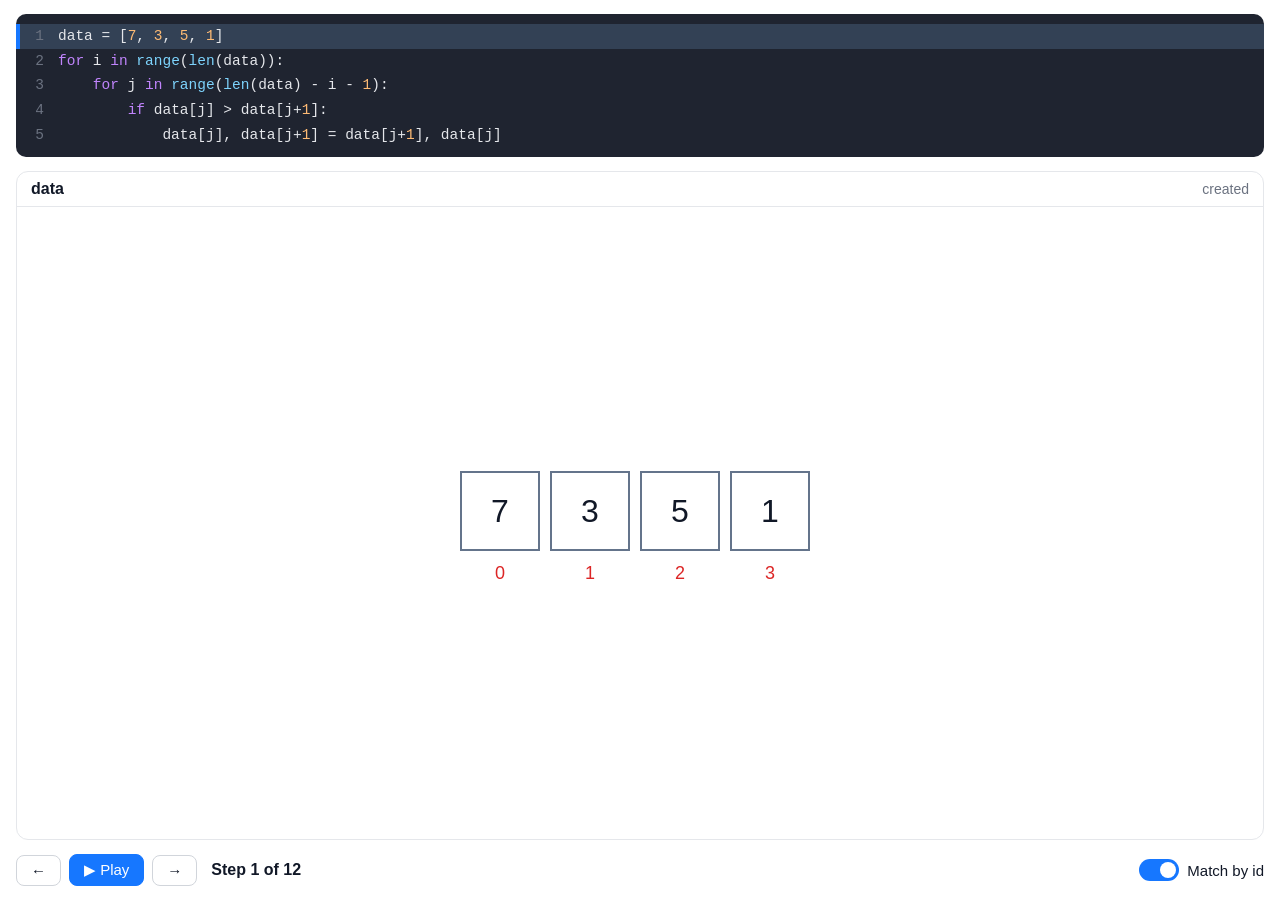
==== demos/playback.html @ 6e018e20 "Add focused slide demos (start, variables, views, workspace, playback); per-demo render width Co-Aut" ====
<!doctype html>
<html lang="en"><head><meta charset="utf-8"><meta name="viewport" content="width=device-width,initial-scale=1">
<title>Playback</title>
<link rel="stylesheet" href="cf.css">
<style>
 body{background:#fff;display:flex;flex-direction:column;gap:14px;padding:14px 16px}
 .code{font-size:14.5px;line-height:1.7;flex:none}
 .stage{flex:1;position:relative;border:1px solid var(--line);border-radius:12px;min-height:0;display:flex;flex-direction:column}
 .stage .h{display:flex;justify-content:space-between;align-items:center;padding:8px 14px;border-bottom:1px solid var(--line);font-weight:600;font-size:16px}
 .stage .h span{font-weight:400;color:var(--muted);font-size:14px}
 .arr{position:relative;flex:1;margin:0 auto;width:360px}
 .cell{position:absolute;top:50%;width:80px;height:80px;margin-top:-52px;border:2.5px solid #64748b;background:#fff;display:grid;place-items:center;font-size:32px;font-weight:500}
 .cell.cmp{border-color:var(--orange);background:#fff7e6;border-width:3.5px}
 .anim .cell{transition:left .55s cubic-bezier(.4,.1,.2,1),background .25s,border-color .25s}
 .flash{animation:flash .35s}
 @keyframes flash{0%{opacity:0}100%{opacity:1}}
 .idx{position:absolute;top:50%;margin-top:40px;width:80px;text-align:center;color:var(--red);font-size:18px}
 .ctl{display:flex;align-items:center;gap:8px;flex:none}
 .ctl .lab{font-weight:600;font-size:16px;margin:0 6px;min-width:96px}
 .ctl .sp{flex:1}
 .tg{display:flex;align-items:center;gap:8px;font-size:15px;cursor:pointer;user-select:none}
 .tg i{width:40px;height:22px;border-radius:12px;background:#d1d5db;position:relative;transition:.15s}
 .tg i::after{content:"";position:absolute;top:3px;left:3px;width:16px;height:16px;border-radius:50%;background:#fff;transition:.15s}
 .tg.on i{background:var(--blue)} .tg.on i::after{left:21px}
</style></head>
<body>
<div class="code" id="code"></div>
<div class="stage"><div class="h">data <span id="what"></span></div><div class="arr anim" id="arr"></div></div>
<div class="ctl"><button class="btn" id="prev">←</button><button class="btn primary" id="play">▶ Play</button><button class="btn" id="next">→</button><span class="lab" id="lab"></span><span class="sp"></span><label class="tg on" id="tg"><i></i>Match by id</label></div>
<script>
const CODE = ["data = [7, 3, 5, 1]", "for i in range(len(data)):", "    for j in range(len(data) - i - 1):", "        if data[j] > data[j+1]:", "            data[j], data[j+1] = data[j+1], data[j]"];
const ST = []; { const a = [{ id: "a", v: 7 }, { id: "b", v: 3 }, { id: "c", v: 5 }, { id: "d", v: 1 }]; ST.push({ a: a.slice(), line: 0, cmp: [], what: "created" });
  for (let i = 0; i < 4; i++) for (let j = 0; j < 4 - i - 1; j++) { ST.push({ a: a.slice(), line: 3, cmp: [j, j + 1], what: `compare ${a[j].v} > ${a[j + 1].v}` });
    if (a[j].v > a[j + 1].v) { [a[j], a[j + 1]] = [a[j + 1], a[j]]; ST.push({ a: a.slice(), line: 4, cmp: [j, j + 1], what: `swap → ${a[j].v}, ${a[j + 1].v}` }); } } }
let k = 0, timer = null, anim = true;
const $ = (id) => document.getElementById(id), CW = 90;
const esc = (s) => s.replace(/</g, "&lt;");
const hl = (t) => esc(t).replace(/\b(for|in|if)\b/g, '<span class="kw">$1</span>').replace(/\b(range|len)\b/g, '<span class="fn">$1</span>').replace(/\b(\d+)\b/g, '<span class="num">$1</span>');
const cells = {};
["a", "b", "c", "d"].forEach((id) => { const d = document.createElement("div"); d.className = "cell"; cells[id] = d; $("arr").append(d); });
for (let i = 0; i < 4; i++) { const d = document.createElement("div"); d.className = "idx"; d.style.left = i * CW + "px"; d.textContent = i; $("arr").append(d); }
function render(){
  const s = ST[k];
  $("code").innerHTML = CODE.map((t, i) => `<div class="ln${i === s.line ? " hl" : ""}"><span class="n">${i + 1}</span><span>${hl(t)}</span></div>`).join("");
  $("arr").classList.toggle("anim", anim);
  s.a.forEach((e, i) => { const c = cells[e.id]; c.textContent = e.v; const nl = i * CW + "px"; if (!anim && c.style.left !== nl) { c.classList.remove("flash"); void c.offsetWidth; c.classList.add("flash"); } c.style.left = nl; c.classList.toggle("cmp", s.cmp.includes(i)); });
  $("lab").textContent = `Step ${k + 1} of ${ST.length}`; $("what").textContent = s.what;
}
function go(n){ k = Math.max(0, Math.min(ST.length - 1, n)); render(); }
$("prev").onclick = () => go(k - 1); $("next").onclick = () => go(k + 1);
$("play").onclick = () => { if (timer) { clearInterval(timer); timer = null; $("play").textContent = "▶ Play"; return; } if (k >= ST.length - 1) go(0);
  $("play").textContent = "❚❚ Pause"; timer = setInterval(() => { if (k >= ST.length - 1) { $("play").click(); return; } go(k + 1); }, 900); };
$("tg").onclick = () => { anim = !anim; $("tg").classList.toggle("on", anim); render(); };
addEventListener("keydown", (e) => { if (e.key === "ArrowRight") go(k + 1); if (e.key === "ArrowLeft") go(k - 1); });
render();
</script>
</body></html>
---- demos/cf.css ----
:root{
  --bg:#ffffff; --page:#f5f7fa; --line:#e5e7eb; --line2:#d1d5db; --text:#111827; --muted:#6b7280; --faint:#9ca3af;
  --blue:#1677ff; --blue-soft:#e8f1ff; --blue-line:#91caff; --orange:#f59e0b; --red:#dc2626; --green:#16a34a;
  --code-bg:#1f2430; --code-line:#2b3240; --code-text:#e5e7eb; --code-num:#6b7280;
  --mono:"SFMono-Regular",Menlo,Consolas,"Liberation Mono",monospace;
  --sans:-apple-system,BlinkMacSystemFont,"Segoe UI",Inter,Roboto,"Helvetica Neue",Arial,sans-serif;
}
*{box-sizing:border-box}
html,body{margin:0;height:100%;background:var(--bg);color:var(--text);font-family:var(--sans);font-size:16px;-webkit-font-smoothing:antialiased;overflow:hidden}
button{font:inherit;color:inherit;cursor:pointer}
.card{background:#fff;border:1px solid var(--line);border-radius:14px}
.card-h{display:flex;align-items:center;justify-content:space-between;gap:12px;padding:12px 18px;border-bottom:1px solid var(--line);font-weight:600;font-size:18px}
.btn{border:1px solid var(--line2);background:#fff;border-radius:8px;padding:6px 14px;font-size:15px;display:inline-flex;align-items:center;gap:6px;transition:all .15s}
.btn:hover{border-color:var(--blue);color:var(--blue)}
.btn.primary{background:var(--blue);border-color:var(--blue);color:#fff}
.btn.primary:hover{filter:brightness(1.08);color:#fff}
.btn.on{border-color:var(--blue);color:var(--blue);background:var(--blue-soft)}
.btn:disabled{opacity:.4;cursor:default}
.seg{display:inline-flex;border:1px solid var(--line2);border-radius:9px;overflow:hidden}
.seg button{border:0;background:#fff;padding:6px 14px;font-size:15px;border-right:1px solid var(--line2)}
.seg button:last-child{border-right:0}
.seg button.on{background:var(--blue);color:#fff}
.tag{display:inline-block;font-size:12.5px;padding:2px 8px;border-radius:6px;background:#f3f4f6;color:#4b5563;border:1px solid #e5e7eb}
.type{font-family:var(--mono);font-size:13.5px;color:#1e3a8a;background:#eef2ff;border-radius:6px;padding:2px 7px}
.mono{font-family:var(--mono)}
.muted{color:var(--muted)}
.code{background:var(--code-bg);border-radius:10px;padding:10px 0;font-family:var(--mono);font-size:15px;line-height:1.62;color:var(--code-text);overflow:hidden}
.code .ln{display:flex;padding-right:12px;position:relative;white-space:pre}
.code .ln .n{width:42px;text-align:right;padding-right:14px;color:var(--code-num);flex:none;user-select:none}
.code .ln.hl{background:#334155}
.code .ln.hl::before{content:"";position:absolute;left:0;top:0;bottom:0;width:4px;background:var(--blue)}
.code .kw{color:#c084fc} .code .fn{color:#7dd3fc} .code .str{color:#fca5a5} .code .num{color:#fdba74} .code .cm{color:#6b7280}
.panel{background:#fff;border:1px solid var(--line);border-radius:12px;display:flex;flex-direction:column;min-width:0;overflow:hidden}
.panel-h{display:flex;align-items:center;justify-content:space-between;padding:8px 14px;border-bottom:1px solid var(--line);font-weight:600;font-size:15.5px}
.panel-b{flex:1;display:flex;align-items:center;justify-content:center;padding:10px;min-height:0}
.panel-b svg{max-width:100%;max-height:100%}
.icon{width:18px;height:18px;display:inline-block;vertical-align:middle;color:#6b7280}
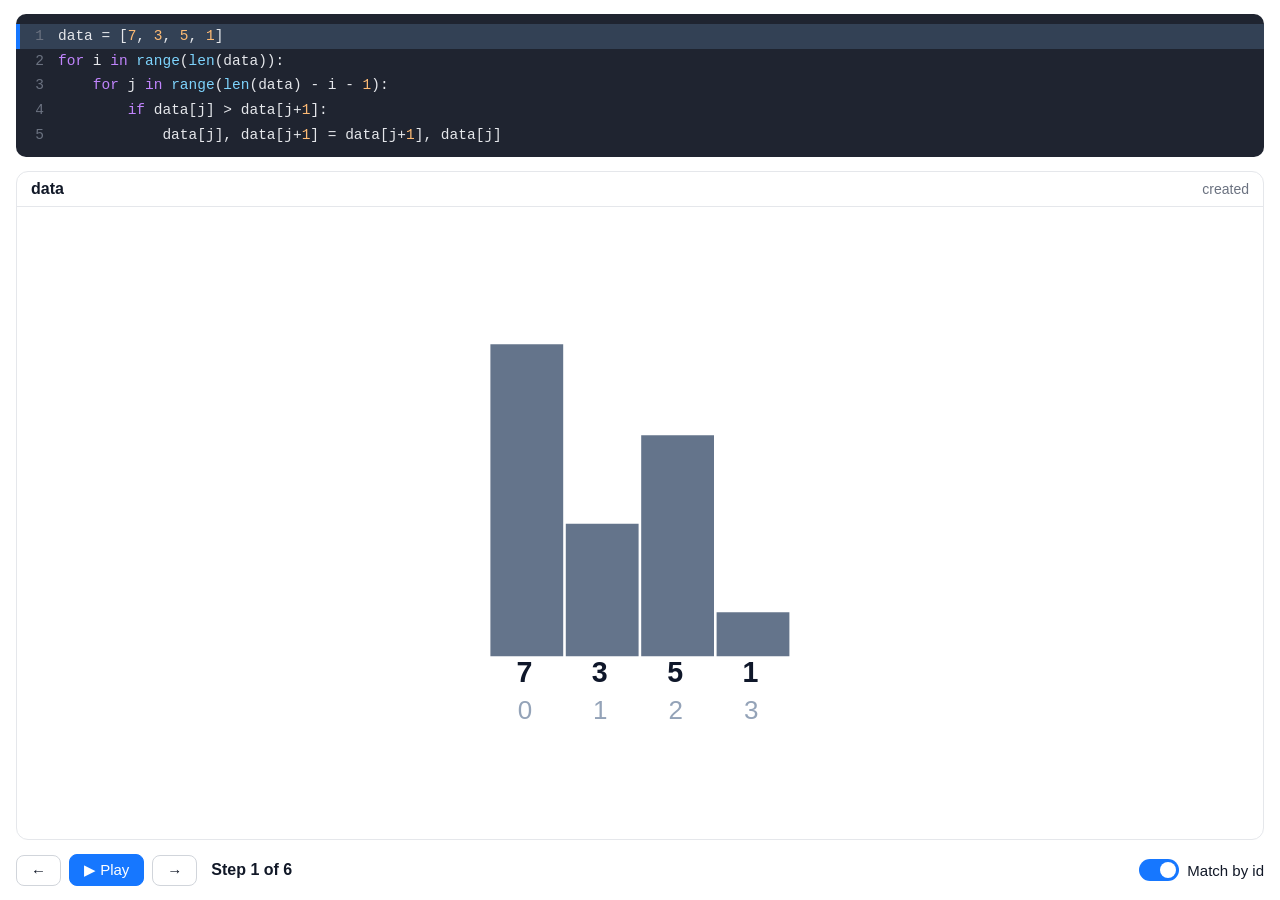
==== commit 6a9c2403: "Use real CodeFlow output (rendered by the library) in all slide demos; bar playback with id-matched " ====
--- a/demos/playback.html
+++ b/demos/playback.html
@@ -2,13 +2,16 @@
 <html lang="en"><head><meta charset="utf-8"><meta name="viewport" content="width=device-width,initial-scale=1">
 <title>Playback</title>
 <link rel="stylesheet" href="cf.css">
+<script src="views.js"></script>
+<script src="data/playback.js"></script>
 <style>
  body{background:#fff;display:flex;flex-direction:column;gap:14px;padding:14px 16px}
  .code{font-size:14.5px;line-height:1.7;flex:none}
  .stage{flex:1;position:relative;border:1px solid var(--line);border-radius:12px;min-height:0;display:flex;flex-direction:column}
  .stage .h{display:flex;justify-content:space-between;align-items:center;padding:8px 14px;border-bottom:1px solid var(--line);font-weight:600;font-size:16px}
  .stage .h span{font-weight:400;color:var(--muted);font-size:14px}
- .arr{position:relative;flex:1;margin:0 auto;width:360px}
+ .arr{position:relative;flex:1;display:flex;align-items:center;justify-content:center;min-height:0;padding:10px}
+ .arr svg.flash{animation:flash .35s}
  .cell{position:absolute;top:50%;width:80px;height:80px;margin-top:-52px;border:2.5px solid #64748b;background:#fff;display:grid;place-items:center;font-size:32px;font-weight:500}
  .cell.cmp{border-color:var(--orange);background:#fff7e6;border-width:3.5px}
  .anim .cell{transition:left .55s cubic-bezier(.4,.1,.2,1),background .25s,border-color .25s}
@@ -28,30 +31,37 @@
 <div class="stage"><div class="h">data <span id="what"></span></div><div class="arr anim" id="arr"></div></div>
 <div class="ctl"><button class="btn" id="prev">←</button><button class="btn primary" id="play">▶ Play</button><button class="btn" id="next">→</button><span class="lab" id="lab"></span><span class="sp"></span><label class="tg on" id="tg"><i></i>Match by id</label></div>
 <script>
-const CODE = ["data = [7, 3, 5, 1]", "for i in range(len(data)):", "    for j in range(len(data) - i - 1):", "        if data[j] > data[j+1]:", "            data[j], data[j+1] = data[j+1], data[j]"];
-const ST = []; { const a = [{ id: "a", v: 7 }, { id: "b", v: 3 }, { id: "c", v: 5 }, { id: "d", v: 1 }]; ST.push({ a: a.slice(), line: 0, cmp: [], what: "created" });
-  for (let i = 0; i < 4; i++) for (let j = 0; j < 4 - i - 1; j++) { ST.push({ a: a.slice(), line: 3, cmp: [j, j + 1], what: `compare ${a[j].v} > ${a[j + 1].v}` });
-    if (a[j].v > a[j + 1].v) { [a[j], a[j + 1]] = [a[j + 1], a[j]]; ST.push({ a: a.slice(), line: 4, cmp: [j, j + 1], what: `swap → ${a[j].v}, ${a[j + 1].v}` }); } } }
-let k = 0, timer = null, anim = true;
-const $ = (id) => document.getElementById(id), CW = 90;
+const V = CFV, P = CFD.playback, $ = (id) => document.getElementById(id);
+const CODE = P.code.trimEnd().split("\n").map((t) => t.replace("data[j + 1], data[j]", "data[j+1], data[j]").replace("data[j], data[j + 1] =", "data[j], data[j+1] =").replace("data[j] > data[j + 1]", "data[j] > data[j+1]"));
+const ST = P.steps;
+let k = 0, timer = null, anim = true, K = null;
 const esc = (s) => s.replace(/</g, "&lt;");
 const hl = (t) => esc(t).replace(/\b(for|in|if)\b/g, '<span class="kw">$1</span>').replace(/\b(range|len)\b/g, '<span class="fn">$1</span>').replace(/\b(\d+)\b/g, '<span class="num">$1</span>');
-const cells = {};
-["a", "b", "c", "d"].forEach((id) => { const d = document.createElement("div"); d.className = "cell"; cells[id] = d; $("arr").append(d); });
-for (let i = 0; i < 4; i++) { const d = document.createElement("div"); d.className = "idx"; d.style.left = i * CW + "px"; d.textContent = i; $("arr").append(d); }
+function place(svgStr){
+  const el = $("arr");
+  const old = {}; el.querySelectorAll("g[data-k]").forEach((g) => { const r = g.getBoundingClientRect(); old[g.dataset.k] = [r.left, r.top]; });
+  el.innerHTML = V.uniq(svgStr, "pb-"); const sv = el.querySelector("svg"); const [w, h] = V.size(sv);
+  if (!sv.getAttribute("viewBox")) sv.setAttribute("viewBox", `0 0 ${w} ${h}`);
+  if (K === null) K = Math.min(2.6, (el.clientWidth - 20) / w, (el.clientHeight - 20) / h);
+  sv.setAttribute("width", w * K); sv.setAttribute("height", h * K);
+  if (!anim) { sv.classList.remove("flash"); void sv.getBoundingClientRect(); sv.classList.add("flash"); return; }
+  sv.querySelectorAll("g[data-k]").forEach((g) => { const o = old[g.dataset.k]; if (!o) return; const r = g.getBoundingClientRect(); const dx = (o[0] - r.left) / K, dy = (o[1] - r.top) / K;
+    if (Math.abs(dx) < 0.5 && Math.abs(dy) < 0.5) return; g.style.transition = "none"; g.style.transform = `translate(${dx}px, ${dy}px)`;
+    requestAnimationFrame(() => requestAnimationFrame(() => { g.style.transition = "transform .6s cubic-bezier(.4,.1,.2,1)"; g.style.transform = "translate(0px, 0px)"; })); });
+}
 function render(){
   const s = ST[k];
-  $("code").innerHTML = CODE.map((t, i) => `<div class="ln${i === s.line ? " hl" : ""}"><span class="n">${i + 1}</span><span>${hl(t)}</span></div>`).join("");
-  $("arr").classList.toggle("anim", anim);
-  s.a.forEach((e, i) => { const c = cells[e.id]; c.textContent = e.v; const nl = i * CW + "px"; if (!anim && c.style.left !== nl) { c.classList.remove("flash"); void c.offsetWidth; c.classList.add("flash"); } c.style.left = nl; c.classList.toggle("cmp", s.cmp.includes(i)); });
-  $("lab").textContent = `Step ${k + 1} of ${ST.length}`; $("what").textContent = s.what;
+  $("code").innerHTML = CODE.map((t, i) => `<div class="ln${i + 1 === s.line ? " hl" : ""}"><span class="n">${i + 1}</span><span>${hl(t)}</span></div>`).join("");
+  place(s.svg);
+  $("lab").textContent = `Step ${k + 1} of ${ST.length}`; $("what").textContent = k === 0 ? "created" : "swap";
 }
-function go(n){ k = Math.max(0, Math.min(ST.length - 1, n)); render(); }
+function go(n){ const nk = Math.max(0, Math.min(ST.length - 1, n)); if (nk === k && n !== 0) return; k = nk; render(); }
 $("prev").onclick = () => go(k - 1); $("next").onclick = () => go(k + 1);
-$("play").onclick = () => { if (timer) { clearInterval(timer); timer = null; $("play").textContent = "▶ Play"; return; } if (k >= ST.length - 1) go(0);
-  $("play").textContent = "❚❚ Pause"; timer = setInterval(() => { if (k >= ST.length - 1) { $("play").click(); return; } go(k + 1); }, 900); };
-$("tg").onclick = () => { anim = !anim; $("tg").classList.toggle("on", anim); render(); };
+$("play").onclick = () => { if (timer) { clearInterval(timer); timer = null; $("play").textContent = "▶ Play"; return; } if (k >= ST.length - 1) { k = 0; render(); }
+  $("play").textContent = "❚❚ Pause"; timer = setInterval(() => { if (k >= ST.length - 1) { $("play").click(); return; } go(k + 1); }, 1100); };
+$("tg").onclick = () => { anim = !anim; $("tg").classList.toggle("on", anim); };
 addEventListener("keydown", (e) => { if (e.key === "ArrowRight") go(k + 1); if (e.key === "ArrowLeft") go(k - 1); });
+addEventListener("resize", () => { K = null; render(); });
 render();
 </script>
 </body></html>
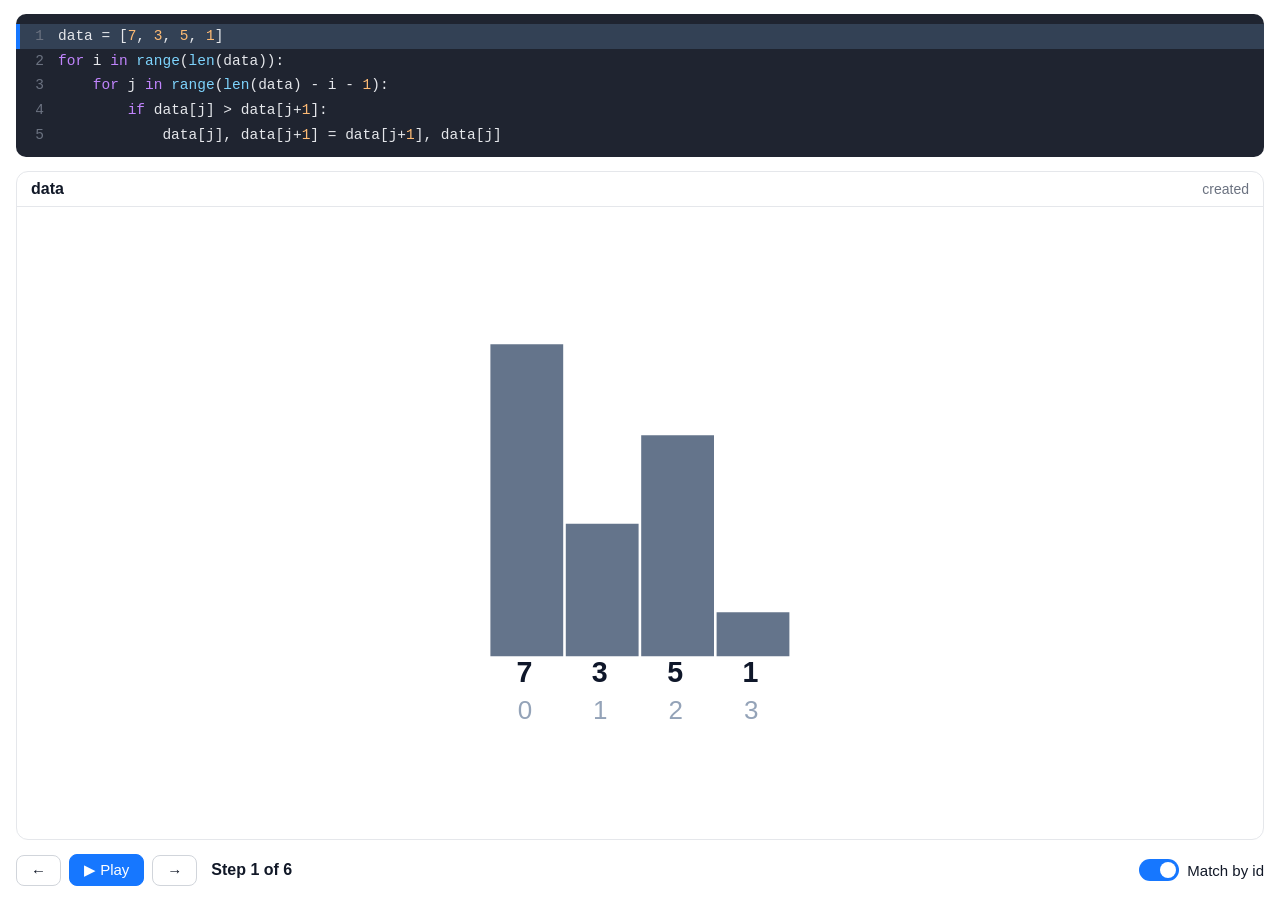
==== commit ff98dbce: "Scrollable variables walkthrough, robust playback sizing, crop mode for the workspace demo Co-Author" ====
--- a/demos/playback.html
+++ b/demos/playback.html
@@ -42,7 +42,9 @@
   const old = {}; el.querySelectorAll("g[data-k]").forEach((g) => { const r = g.getBoundingClientRect(); old[g.dataset.k] = [r.left, r.top]; });
   el.innerHTML = V.uniq(svgStr, "pb-"); const sv = el.querySelector("svg"); const [w, h] = V.size(sv);
   if (!sv.getAttribute("viewBox")) sv.setAttribute("viewBox", `0 0 ${w} ${h}`);
-  if (K === null) K = Math.min(2.6, (el.clientWidth - 20) / w, (el.clientHeight - 20) / h);
+  const cw = el.clientWidth, ch = el.clientHeight;
+  if (cw < 60 || ch < 60) { requestAnimationFrame(() => render()); return; }
+  K = Math.max(0.2, Math.min(2.6, (cw - 20) / w, (ch - 20) / h));
   sv.setAttribute("width", w * K); sv.setAttribute("height", h * K);
   if (!anim) { sv.classList.remove("flash"); void sv.getBoundingClientRect(); sv.classList.add("flash"); return; }
   sv.querySelectorAll("g[data-k]").forEach((g) => { const o = old[g.dataset.k]; if (!o) return; const r = g.getBoundingClientRect(); const dx = (o[0] - r.left) / K, dy = (o[1] - r.top) / K;
@@ -61,7 +63,9 @@
   $("play").textContent = "❚❚ Pause"; timer = setInterval(() => { if (k >= ST.length - 1) { $("play").click(); return; } go(k + 1); }, 1100); };
 $("tg").onclick = () => { anim = !anim; $("tg").classList.toggle("on", anim); };
 addEventListener("keydown", (e) => { if (e.key === "ArrowRight") go(k + 1); if (e.key === "ArrowLeft") go(k - 1); });
-addEventListener("resize", () => { K = null; render(); });
+addEventListener("resize", () => render());
+if (window.ResizeObserver) new ResizeObserver(() => render()).observe(document.getElementById("arr"));
+setTimeout(render, 400); setTimeout(render, 1500);
 render();
 </script>
 </body></html>
